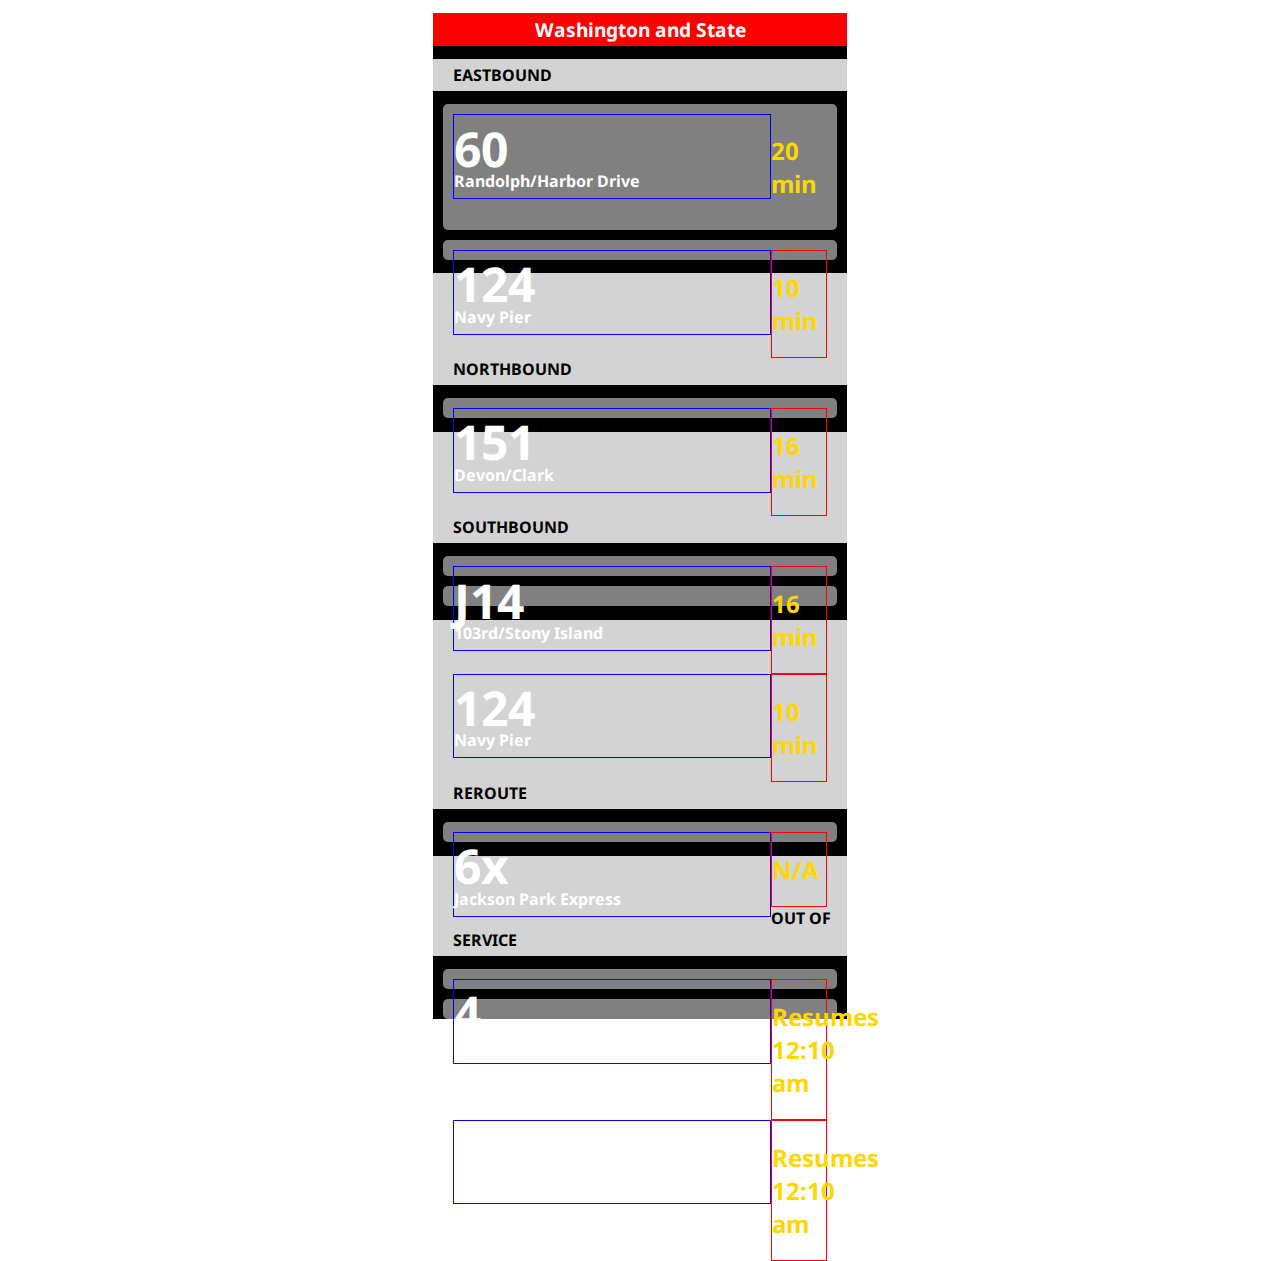
==== visual_challenge/index.html @ 0e27682f "added files" ====
<!DOCTYPE html>
<html>
  <head>
    <meta charset="utf-8">
    <title></title>
    <link rel="stylesheet" href="css/reset.css">
    <link rel="stylesheet" href="css/style.css">
	<link href="https://fonts.googleapis.com/css?family=Noto+Sans&display=swap" rel="stylesheet">
  </head>
  <body>
  <div class="container">
     <nav>
	 <h1 class="stop">
	 Washington and State
	</h1>
	</nav>
	<div class="direction">
	<h2 class="direction">eastbound</h2>
	</div>
	<div class="bus_container">
	<div class="col_1">
	<h1 class="bus number">60</h1>
	<h3 class="bus route">Randolph/Harbor Drive</h3>
	</div>
	<h2 class="bus min">20 min</h2></div>
	
	<div class="bus_container">
	<div class="col_1">
	<h1 class="bus number">124</h1>
	<h3 class="bus route">Navy Pier</h3>
	</div>
	<div class="col_2"><h2 class="bus min">10 min</h2></div>
	</div>
	
	
	<div class="direction">
	<h2 class="direction">northbound</h2>
	</div>
	<div class="bus_container">
	<div class="col_1">
	<h1 class="bus number">151</h1>
	<h3 class="bus route">Devon/Clark</h3>
	</div>
	<div class="col_2"><h2 class="bus min">16 min</h2></div>
	</div>
	
<div class="direction">
	<h2 class="direction">southbound</h2>
	</div>
<div class="bus_container">
	<div class="col_1">
	<h1 class="bus number">J14</h1>
	<h3 class="bus route">103rd/Stony Island</h3>
	</div>
	
	<div class="col_2"><h2 class="bus min">16 min</h2></div>
	</div>
	
	<div class="bus_container">
	<div class="col_1">
	<h1 class="bus number">124</h1>
	<h3 class="bus route">Navy Pier</h3>
	</div>
	<div class="col_2"><h2 class="bus min">10 min</h2></div>
	</div>
	
	<div class="direction">
	<h2 class="direction">reroute</h2>
	</div>
	
<div class="bus_container">
	<div class="col_1">
	<h1 class="bus number">6x</h1>
	<h3 class="bus route">Jackson Park Express</h3>
	</div>
	<div class="col_2"><h2 class="bus min">N/A</h2></div>
	</div>
	
	<div class="direction">
	<h2 class="direction">out of service</h2>
	</div>
	

	<div class="bus_container">
	<div class="col_1">
	<h1 class="bus number">4</h1>
	<h3 class="bus route">Cottage Grove</h3>
	</div>
	<div class="col_2"><h2 class="bus min">Resumes 12:10 am</h2></div>
	</div>
	
	<div class="bus_container">
	<div class="col_1">
	<h1 class="bus number">20 </h1>
	<h3 class="bus route">Madison</h3>
	</div>
	<div class="col_2"><h2 class="bus min">Resumes 12:10 am</h2></div>
	</div>
	
	
	
	</div>
</div>
  </body>
  </html>
---- visual_challenge/css/style.css ----
body {

  font-size: 16px;
}

html{
box-sizing: border-box;
}
*, *:before, *:after {
  box-sizing: inherit;  
}


.container
{
width:414px;
margin:0 auto;
background-color:black;
}

nav
{
width:100%;
background-color:red;

}

h1.stop
{
font-family: 'Noto Sans', sans-serif;
color:#ffffff;
font-size:1.2em;
text-align:center;
padding:3px;
}

.direction
{
width:100%;
background-color:lightgray;
}

h2.direction
{
font-family: 'Noto Sans', sans-serif;
color:#00000;
font-size:1em;
padding:5px 5px 5px 20px;
text-transform:uppercase;
text-align:left;
}

.bus_container
{
width:95%;
background-color:#808080;
border-radius:5px;
padding:10px;
margin:0 auto;
margin-top:10px;

}

.col_1
{
width:85%;
float:left;
border:1px solid blue;

}
.col_2
{
width:15%;
float:left;
border:1px solid red;
}


.bus
{
font-family: 'Noto Sans', sans-serif;}

.number
{
font-size:3em;
color:#ffffff;
text-align:left;
display:block;
vertical-align:top;
line-height:1px;
}



.min
{
font-size:1.5em;
text-align:left;
color:#ffd700;
vertical-align:middle;
}

.route
{

font-size:1em;
color:#ffffff;
text-align:left;
line-height:1px;



}
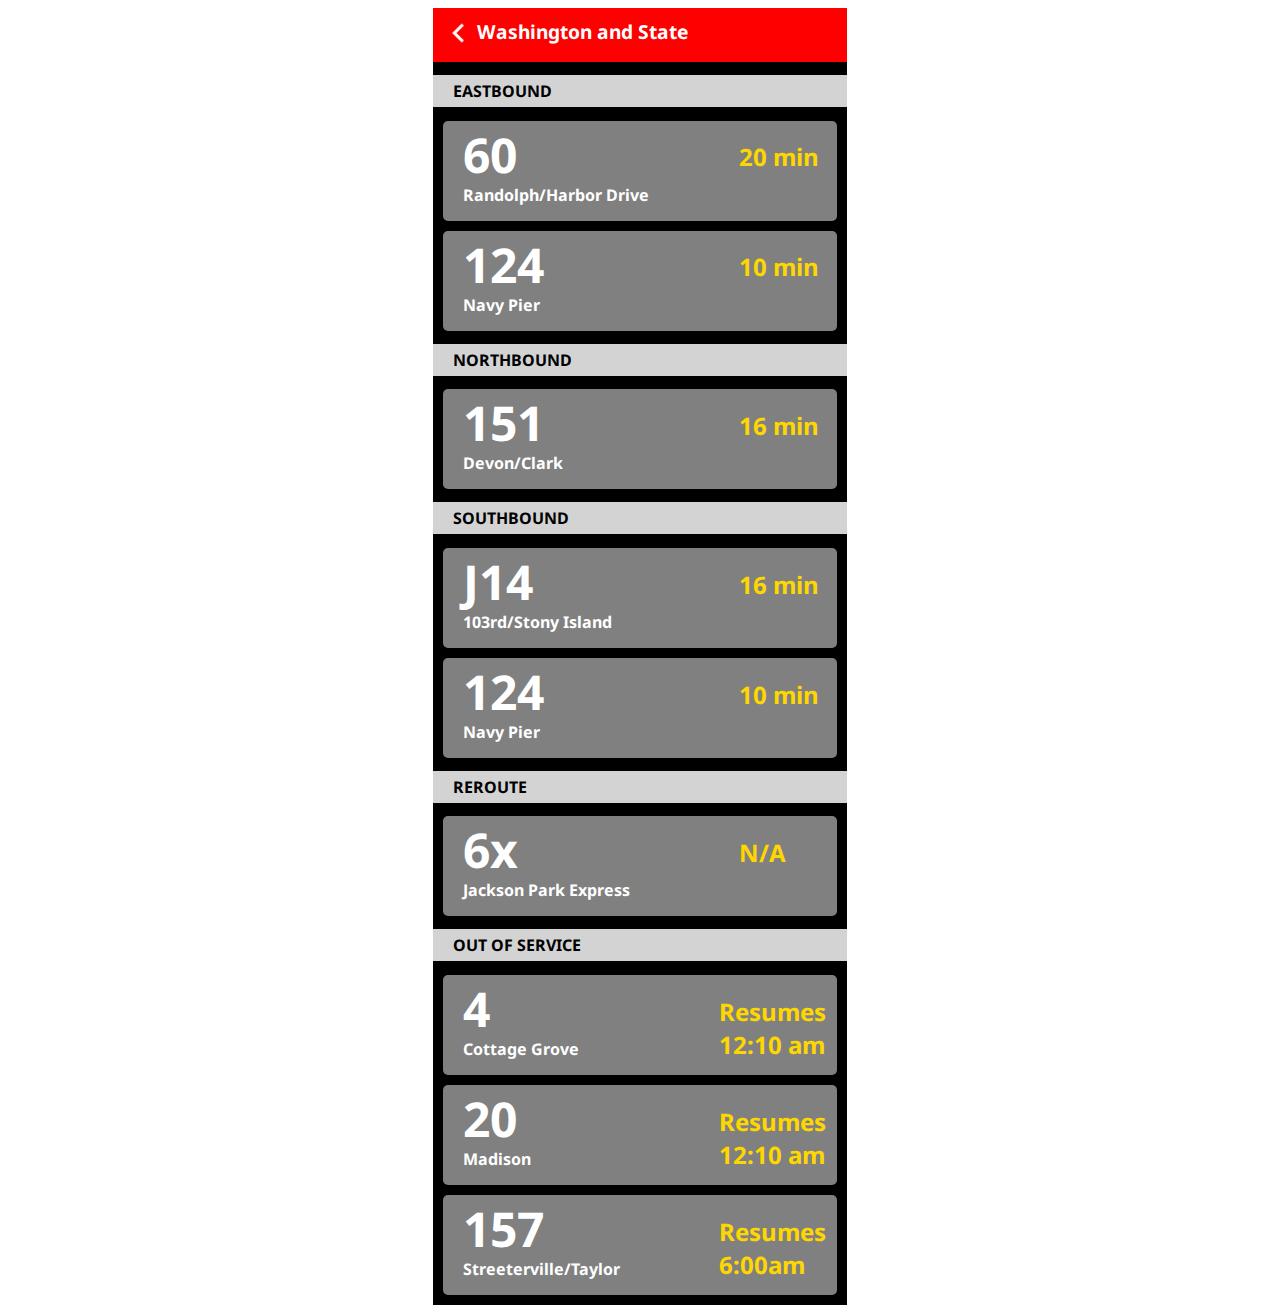
==== commit 706bab2b: "added files" ====
--- a/visual_challenge/index.html
+++ b/visual_challenge/index.html
@@ -3,13 +3,13 @@
   <head>
     <meta charset="utf-8">
     <title></title>
-    <link rel="stylesheet" href="css/reset.css">
+    
     <link rel="stylesheet" href="css/style.css">
 	<link href="https://fonts.googleapis.com/css?family=Noto+Sans&display=swap" rel="stylesheet">
   </head>
   <body>
   <div class="container">
-     <nav>
+     <nav> <img src="images/back.png">
 	 <h1 class="stop">
 	 Washington and State
 	</h1>
@@ -17,12 +17,13 @@
 	<div class="direction">
 	<h2 class="direction">eastbound</h2>
 	</div>
+
 	<div class="bus_container">
 	<div class="col_1">
 	<h1 class="bus number">60</h1>
 	<h3 class="bus route">Randolph/Harbor Drive</h3>
 	</div>
-	<h2 class="bus min">20 min</h2></div>
+	<div class="col_2"><h2 class="bus min">20 min</h2></div></div>
 	
 	<div class="bus_container">
 	<div class="col_1">
@@ -86,7 +87,7 @@
 	<h1 class="bus number">4</h1>
 	<h3 class="bus route">Cottage Grove</h3>
 	</div>
-	<div class="col_2"><h2 class="bus min">Resumes 12:10 am</h2></div>
+	<div class="col_2"><h2 class="bus min padding_left">Resumes 12:10 am</h2></div>
 	</div>
 	
 	<div class="bus_container">
@@ -94,7 +95,16 @@
 	<h1 class="bus number">20 </h1>
 	<h3 class="bus route">Madison</h3>
 	</div>
-	<div class="col_2"><h2 class="bus min">Resumes 12:10 am</h2></div>
+	<div class="col_2"><h2 class="bus min padding_left">Resumes 12:10 am</h2></div>
+	</div>
+	
+	<div class="bus_container">
+	<div class="col_1">
+	<h1 class="bus number">157</h1>
+	<h3 class="bus route">Streeterville/Taylor</h3>
+
+	</div>
+	<div class="col_2"><h2 class="bus min padding_left">Resumes 6:00am</h2></div>
 	</div>
 	
 	
--- a/visual_challenge/css/style.css
+++ b/visual_challenge/css/style.css
@@ -16,12 +16,14 @@
 width:414px;
 margin:0 auto;
 background-color:black;
+padding-bottom:10px;
 }
 
 nav
 {
 width:100%;
 background-color:red;
+padding:10px;
 
 }
 
@@ -31,7 +33,8 @@
 color:#ffffff;
 font-size:1.2em;
 text-align:center;
-padding:3px;
+display:inline;
+vertical-align:top;
 }
 
 .direction
@@ -53,9 +56,9 @@
 .bus_container
 {
 width:95%;
+height:100px;
 background-color:#808080;
 border-radius:5px;
-padding:10px;
 margin:0 auto;
 margin-top:10px;
 
@@ -63,16 +66,18 @@
 
 .col_1
 {
-width:85%;
+width:70%;
 float:left;
-border:1px solid blue;
+padding: 10px 10px 0px 20px;
+
 
 }
 .col_2
 {
-width:15%;
+width:30%;
 float:left;
-border:1px solid red;
+
+
 }
 
 
@@ -85,19 +90,10 @@
 font-size:3em;
 color:#ffffff;
 text-align:left;
-display:block;
-vertical-align:top;
-line-height:1px;
-}
+display:inline;
+vertical-align:middle;
+line-height:1;
 
-
-
-.min
-{
-font-size:1.5em;
-text-align:left;
-color:#ffd700;
-vertical-align:middle;
 }
 
 .route
@@ -106,8 +102,33 @@
 font-size:1em;
 color:#ffffff;
 text-align:left;
-line-height:1px;
-
+line-height:0;
 
 
 }
+
+
+.min
+{
+font-size:1.5em;
+text-align:left;
+color:#ffd700;
+display:inline-block;
+vertical-align:middle;
+padding-left:20px;
+}
+
+.padding_left
+{
+padding-left:0px;
+}
+
+img 
+{
+
+display:inline;
+width:30px;
+height:30px;
+}
+
+
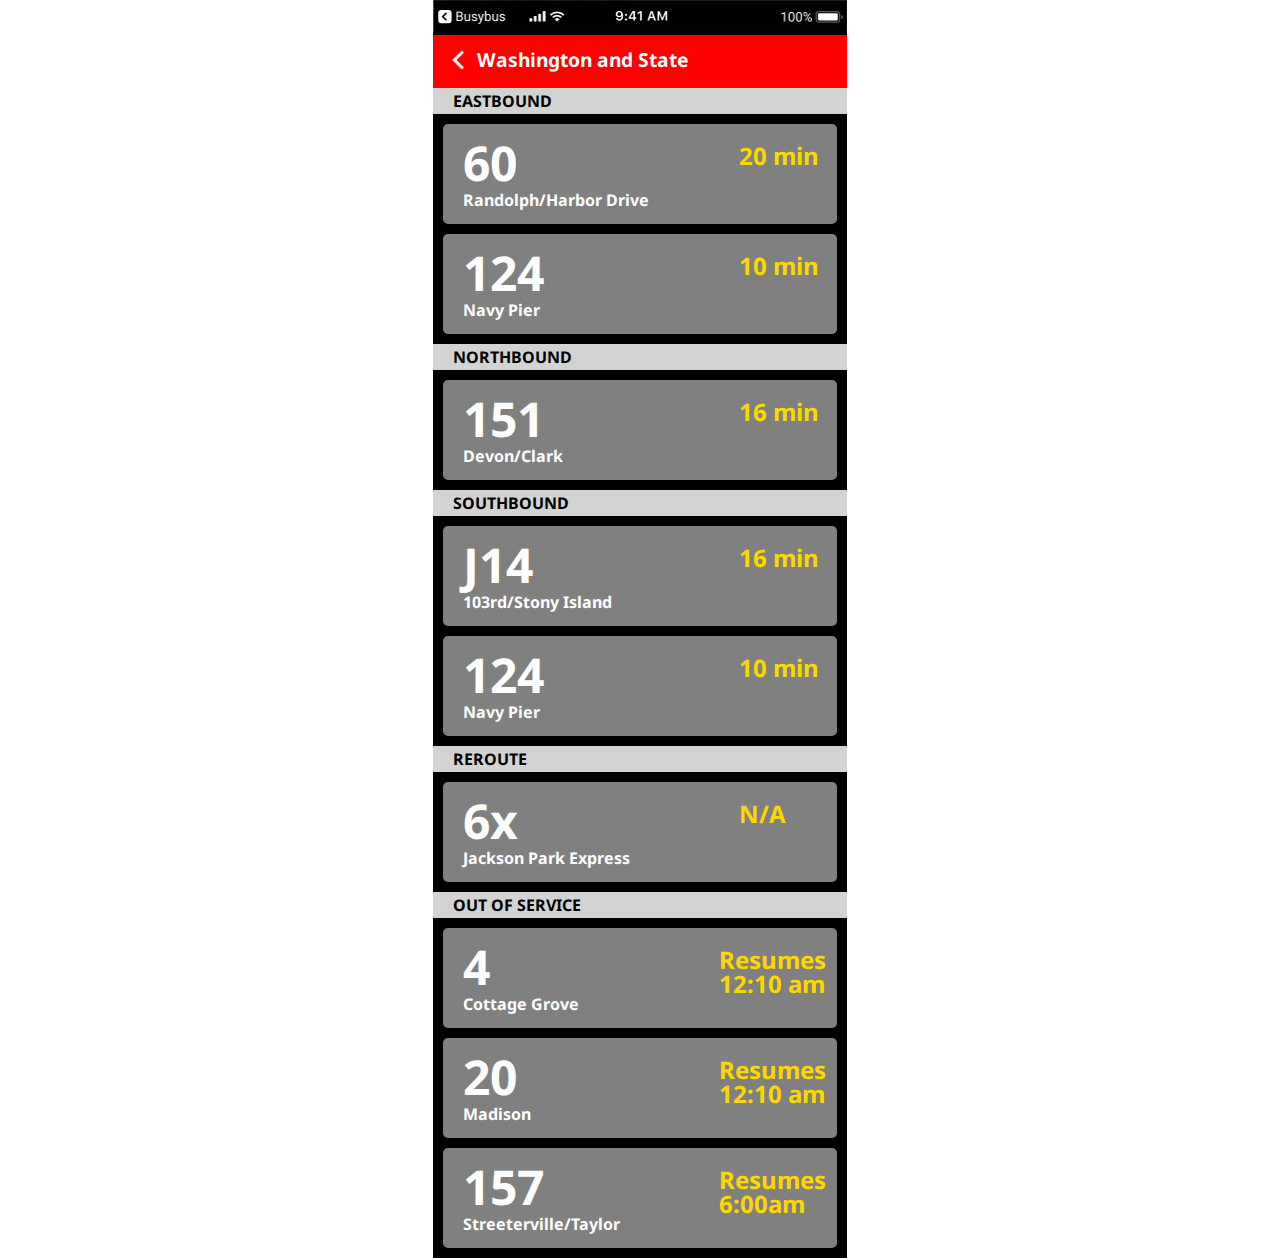
==== commit f77e0eae: "revision two" ====
--- a/visual_challenge/index.html
+++ b/visual_challenge/index.html
@@ -3,13 +3,14 @@
   <head>
     <meta charset="utf-8">
     <title></title>
-    
+    <link rel="stylesheet" href="css/reset.css">
     <link rel="stylesheet" href="css/style.css">
 	<link href="https://fonts.googleapis.com/css?family=Noto+Sans&display=swap" rel="stylesheet">
   </head>
   <body>
   <div class="container">
-     <nav> <img src="images/back.png">
+  <img src="images/status_bar.png">
+     <nav> <img src="images/back.png" class="back">
 	 <h1 class="stop">
 	 Washington and State
 	</h1>
@@ -18,94 +19,95 @@
 	<h2 class="direction">eastbound</h2>
 	</div>
 
-	<div class="bus_container">
-	<div class="col_1">
+	<ul class="bus_container">
+	<li class="col_1">
 	<h1 class="bus number">60</h1>
 	<h3 class="bus route">Randolph/Harbor Drive</h3>
-	</div>
-	<div class="col_2"><h2 class="bus min">20 min</h2></div></div>
+	</li>
+	<li class="col_2"><h2 class="bus min">20 min</h2></li></ul>
 	
-	<div class="bus_container">
-	<div class="col_1">
+	<ul class="bus_container margin_bottom">
+	<li class="col_1">
 	<h1 class="bus number">124</h1>
 	<h3 class="bus route">Navy Pier</h3>
-	</div>
-	<div class="col_2"><h2 class="bus min">10 min</h2></div>
-	</div>
+	</li>
+	<li class="col_2"><h2 class="bus min">10 min</h2></li>
+	</ul>
 	
 	
 	<div class="direction">
 	<h2 class="direction">northbound</h2>
 	</div>
-	<div class="bus_container">
-	<div class="col_1">
+	<ul class="bus_container margin_bottom">
+	<li class="col_1">
 	<h1 class="bus number">151</h1>
 	<h3 class="bus route">Devon/Clark</h3>
-	</div>
-	<div class="col_2"><h2 class="bus min">16 min</h2></div>
-	</div>
+	</li>
+	<li class="col_2"><h2 class="bus min">16 min</h2></li>
+	</ul>
 	
 <div class="direction">
 	<h2 class="direction">southbound</h2>
 	</div>
-<div class="bus_container">
-	<div class="col_1">
+	
+<ul class="bus_container">
+	<li class="col_1">
 	<h1 class="bus number">J14</h1>
 	<h3 class="bus route">103rd/Stony Island</h3>
-	</div>
+	</li>
 	
-	<div class="col_2"><h2 class="bus min">16 min</h2></div>
-	</div>
+	<li class="col_2"><h2 class="bus min">16 min</h2></li></ul>
+
 	
-	<div class="bus_container">
-	<div class="col_1">
+	<ul class="bus_container margin_bottom">
+	<li class="col_1">
 	<h1 class="bus number">124</h1>
 	<h3 class="bus route">Navy Pier</h3>
-	</div>
-	<div class="col_2"><h2 class="bus min">10 min</h2></div>
-	</div>
+	</li>
+	<li class="col_2"><h2 class="bus min">10 min</h2></li>
+	</ul>
 	
 	<div class="direction">
 	<h2 class="direction">reroute</h2>
 	</div>
 	
-<div class="bus_container">
-	<div class="col_1">
+<ul class="bus_container margin_bottom">
+	<li class="col_1">
 	<h1 class="bus number">6x</h1>
 	<h3 class="bus route">Jackson Park Express</h3>
-	</div>
-	<div class="col_2"><h2 class="bus min">N/A</h2></div>
-	</div>
+	</li>
+	<li class="col_2"><h2 class="bus min">N/A</h2></li>
+	</ul>
 	
 	<div class="direction">
 	<h2 class="direction">out of service</h2>
 	</div>
 	
 
-	<div class="bus_container">
-	<div class="col_1">
+	<ul class="bus_container">
+	<li class="col_1">
 	<h1 class="bus number">4</h1>
 	<h3 class="bus route">Cottage Grove</h3>
-	</div>
-	<div class="col_2"><h2 class="bus min padding_left">Resumes 12:10 am</h2></div>
-	</div>
+	</li>
+	<li class="col_2"><h2 class="bus min padding_left">Resumes 12:10 am</h2></li>
+	</ul>
 	
-	<div class="bus_container">
-	<div class="col_1">
+	<ul class="bus_container">
+	<li class="col_1">
 	<h1 class="bus number">20 </h1>
 	<h3 class="bus route">Madison</h3>
-	</div>
-	<div class="col_2"><h2 class="bus min padding_left">Resumes 12:10 am</h2></div>
-	</div>
+	</li>
+	<li class="col_2"><h2 class="bus min padding_left">Resumes 12:10 am</h2></li>
+	</ul>
 	
-	<div class="bus_container">
-	<div class="col_1">
+	<ul class="bus_container">
+	<li class="col_1">
 	<h1 class="bus number">157</h1>
 	<h3 class="bus route">Streeterville/Taylor</h3>
 
-	</div>
-	<div class="col_2"><h2 class="bus min padding_left">Resumes 6:00am</h2></div>
-	</div>
+	</li>
+	<li class="col_2"><h2 class="bus min padding_left">Resumes 6:00am</h2></li>
+	</ul>
 	
 	
 	
--- a/visual_challenge/css/style.css
+++ b/visual_challenge/css/style.css
@@ -30,17 +30,21 @@
 h1.stop
 {
 font-family: 'Noto Sans', sans-serif;
+font-weight:bold;
 color:#ffffff;
 font-size:1.2em;
 text-align:center;
-display:inline;
 vertical-align:top;
+display:inline-block;
+padding-left:0px;
+padding-top:5px;
 }
 
 .direction
 {
 width:100%;
 background-color:lightgray;
+font-weight:bold;
 }
 
 h2.direction
@@ -83,16 +87,15 @@
 
 .bus
 {
-font-family: 'Noto Sans', sans-serif;}
+font-family: 'Noto Sans', sans-serif;
+font-weight:bold;}
 
 .number
 {
 font-size:3em;
 color:#ffffff;
 text-align:left;
-display:inline;
-vertical-align:middle;
-line-height:1;
+line-height:1.2;
 
 }
 
@@ -102,7 +105,7 @@
 font-size:1em;
 color:#ffffff;
 text-align:left;
-line-height:0;
+line-height:1;
 
 
 }
@@ -113,20 +116,25 @@
 font-size:1.5em;
 text-align:left;
 color:#ffd700;
-display:inline-block;
-vertical-align:middle;
+display:block;
 padding-left:20px;
-}
+padding-top:20px;}
+
 
 .padding_left
 {
 padding-left:0px;
 }
 
-img 
+.margin_bottom
+{
+margin-bottom:10px;}
+
+
+.back
 {
 
-display:inline;
+display:inline-block;
 width:30px;
 height:30px;
 }
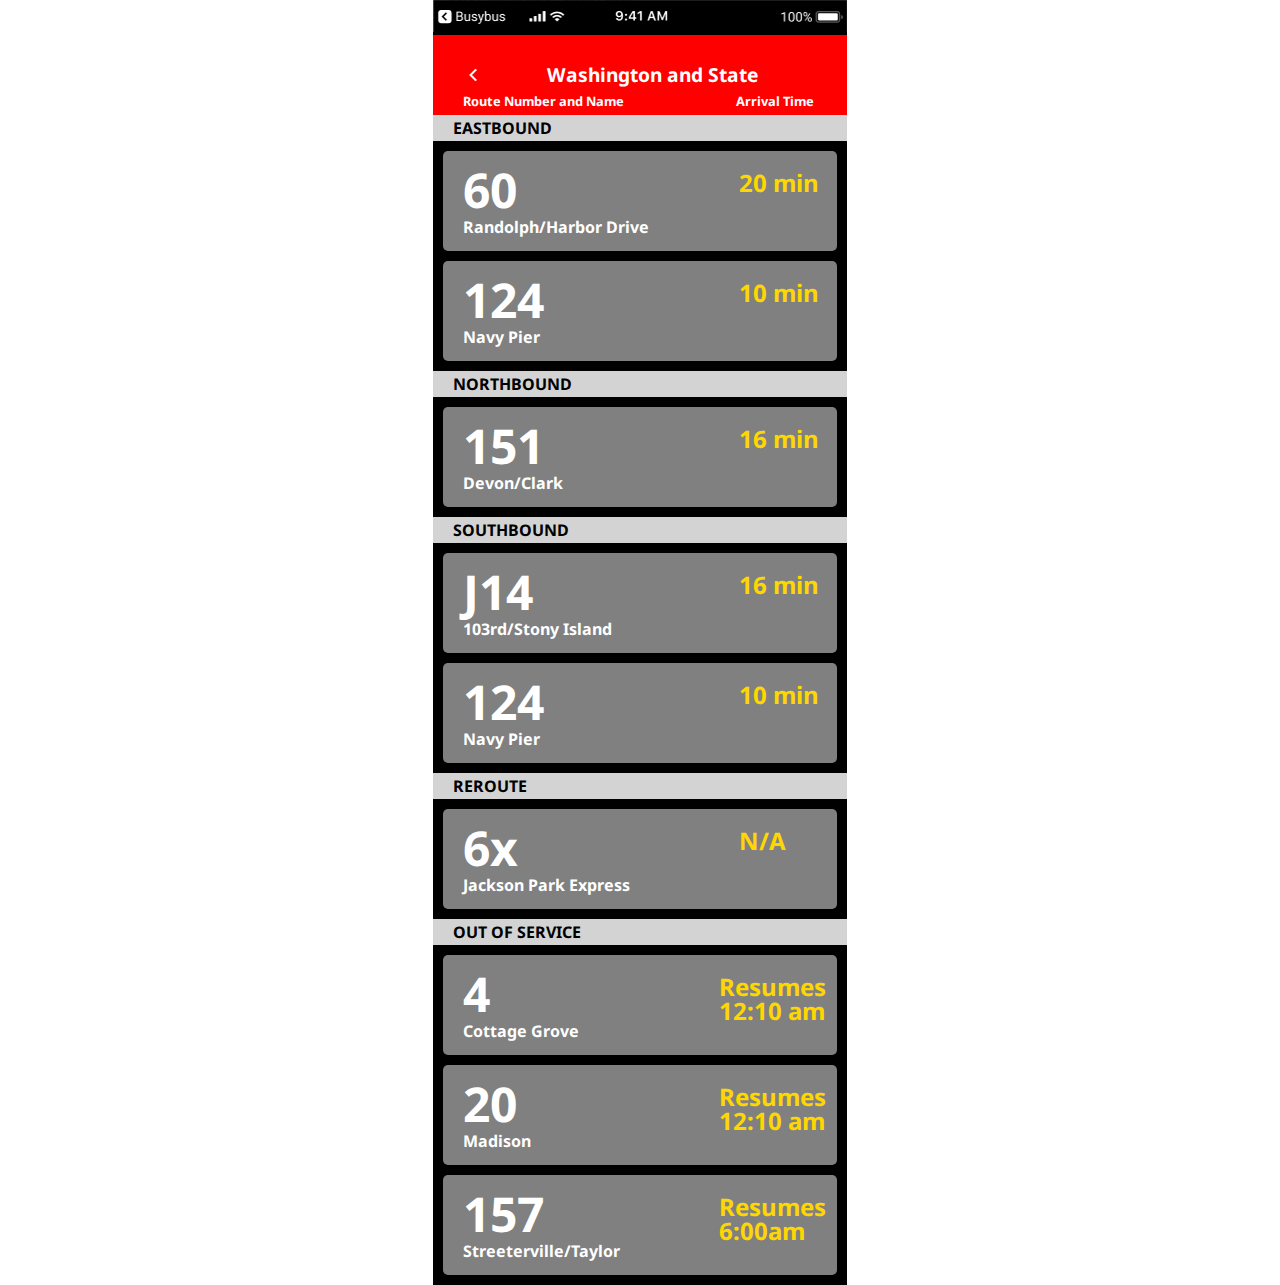
==== commit 1cf1e081: "New Changes" ====
--- a/visual_challenge/index.html
+++ b/visual_challenge/index.html
@@ -14,6 +14,16 @@
 	 <h1 class="stop">
 	 Washington and State
 	</h1>
+	<div class="col2_1">
+	<h2 class="stop">
+	Route Number and Name
+</h2>
+</div>
+<div class="col2_2">
+<h2 class="stop">
+Arrival Time
+</h2>
+</div>
 	</nav>
 	<div class="direction">
 	<h2 class="direction">eastbound</h2>
--- a/visual_challenge/css/style.css
+++ b/visual_challenge/css/style.css
@@ -23,7 +23,7 @@
 {
 width:100%;
 background-color:red;
-padding:10px;
+padding:30px;
 
 }
 
@@ -34,11 +34,27 @@
 color:#ffffff;
 font-size:1.2em;
 text-align:center;
-vertical-align:top;
-display:inline-block;
-padding-left:0px;
-padding-top:5px;
+display:inline;
+padding-left:60px;
+
+
 }
+
+h2.stop
+{
+font-family: 'Noto Sans', sans-serif;
+font-weight:bold;
+color:#ffffff;
+font-size:0.8em;
+text-align:left;
+vertical-align:bottom;
+padding-top:10px;
+
+
+
+}
+
+
 
 .direction
 {
@@ -76,13 +92,28 @@
 
 
 }
+
+
+
 .col_2
 {
 width:30%;
 float:left;
+}
 
+.col2_1
+{width:70%;
+float:left;
 
 }
+
+.col2_2
+{
+width:30%;
+float:left;
+padding-left:25px;
+}
+	
 
 
 .bus
@@ -134,9 +165,10 @@
 .back
 {
 
-display:inline-block;
-width:30px;
-height:30px;
+display:inline;
+width:20px;
+height:20px;
+vertical-align:text-bottom;
 }
 
 
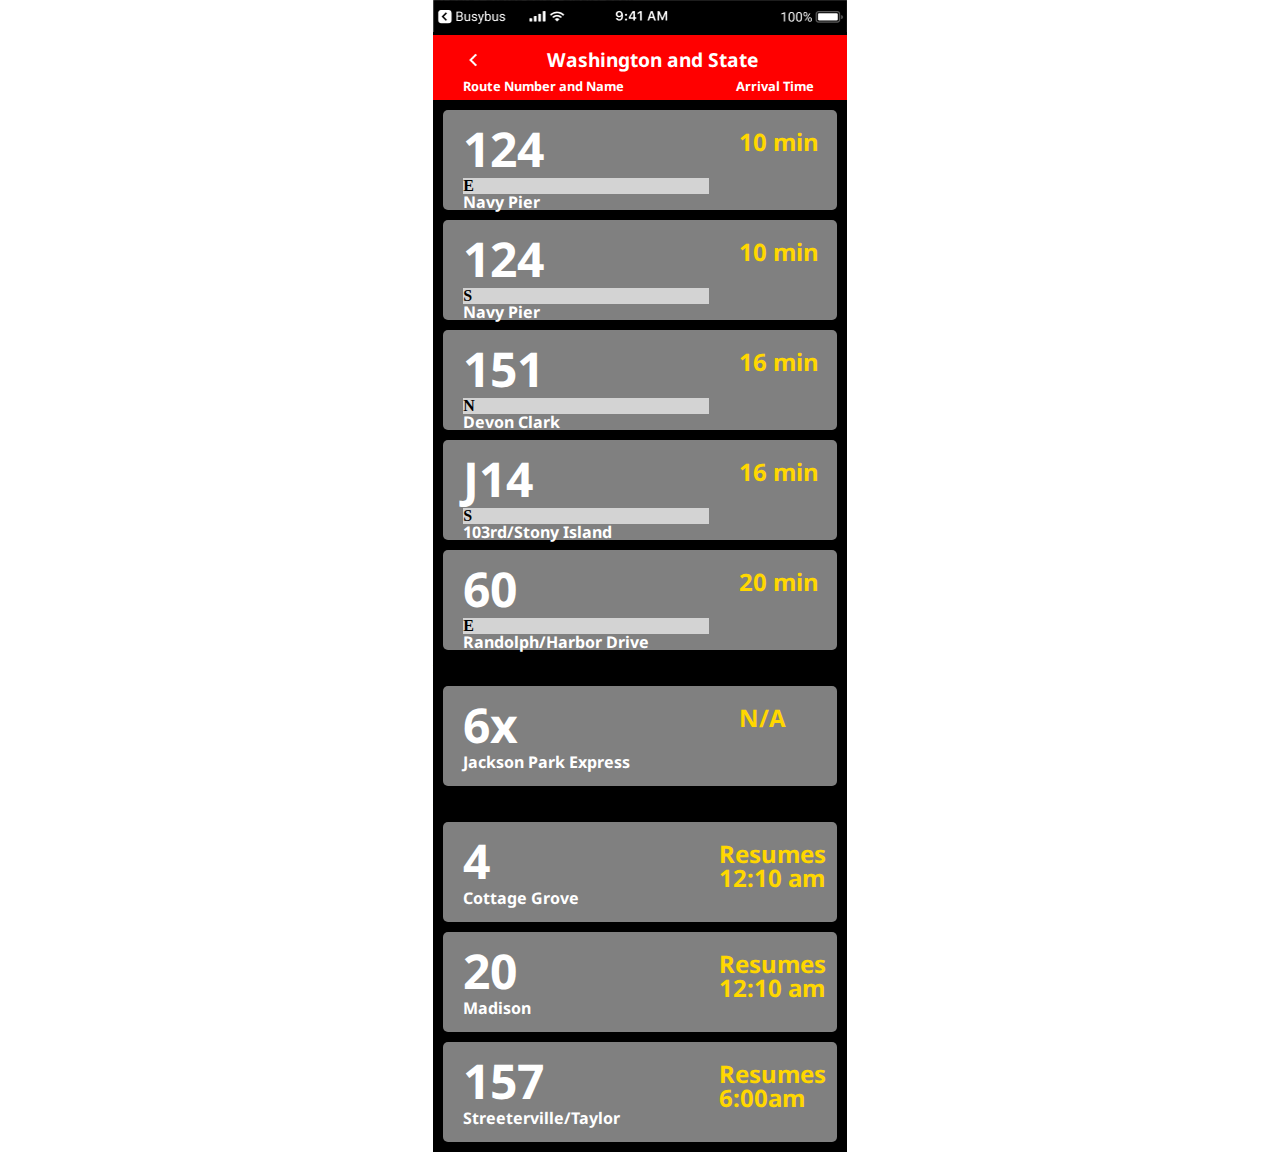
==== commit a64d7d8e: "changed index.html" ====
--- a/visual_challenge/index.html
+++ b/visual_challenge/index.html
@@ -25,60 +25,59 @@
 </h2>
 </div>
 	</nav>
-	<div class="direction">
-	<h2 class="direction">eastbound</h2>
-	</div>
-
-	<ul class="bus_container">
-	<li class="col_1">
-	<h1 class="bus number">60</h1>
-	<h3 class="bus route">Randolph/Harbor Drive</h3>
-	</li>
-	<li class="col_2"><h2 class="bus min">20 min</h2></li></ul>
 	
-	<ul class="bus_container margin_bottom">
+		<ul class="bus_container margin_bottom">
 	<li class="col_1">
 	<h1 class="bus number">124</h1>
+		<div class="direction"><span class="padding">E</span></div>
 	<h3 class="bus route">Navy Pier</h3>
 	</li>
 	<li class="col_2"><h2 class="bus min">10 min</h2></li>
 	</ul>
 	
-	
-	<div class="direction">
-	<h2 class="direction">northbound</h2>
-	</div>
-	<ul class="bus_container margin_bottom">
-	<li class="col_1">
-	<h1 class="bus number">151</h1>
-	<h3 class="bus route">Devon/Clark</h3>
-	</li>
-	<li class="col_2"><h2 class="bus min">16 min</h2></li>
-	</ul>
-	
-<div class="direction">
-	<h2 class="direction">southbound</h2>
-	</div>
-	
-<ul class="bus_container">
-	<li class="col_1">
-	<h1 class="bus number">J14</h1>
-	<h3 class="bus route">103rd/Stony Island</h3>
-	</li>
-	
-	<li class="col_2"><h2 class="bus min">16 min</h2></li></ul>
-
-	
-	<ul class="bus_container margin_bottom">
+		<ul class="bus_container margin_bottom">
 	<li class="col_1">
 	<h1 class="bus number">124</h1>
+		<div class="direction"><span class="padding">S</span></div>
 	<h3 class="bus route">Navy Pier</h3>
 	</li>
 	<li class="col_2"><h2 class="bus min">10 min</h2></li>
 	</ul>
 	
-	<div class="direction">
-	<h2 class="direction">reroute</h2>
+		<ul class="bus_container margin_bottom">
+	<li class="col_1">
+	<h1 class="bus number">151</h1>
+	<div class="direction">N</div>
+	<h3 class="bus route">Devon Clark</h3>
+	</li>
+	<li class="col_2"><h2 class="bus min">16 min</h2></li>
+	</ul>
+	
+	
+
+	<ul class="bus_container margin_bottom">
+	<li class="col_1">
+	<h1 class="bus number">J14</h1><div class="direction"><span class="padding">S</span>
+	</div>
+	<h3 class="bus route">103rd/Stony Island</h3>
+	</li>
+	<li class="col_2"><h2 class="bus min">16 min</h2></li>
+	</ul>
+
+	<ul class="bus_container margin_bottom">
+	<li class="col_1">
+	<h1 class="bus number">60</h1>
+	<div class="direction"><span class="padding">E</span></div>
+	<h3 class="bus route">Randolph/Harbor Drive</h3>
+	</li>
+	<li class="col_2"><h2 class="bus min">20 min</h2></li></ul>
+	
+
+
+
+	
+	<div class="misc">
+	reroute
 	</div>
 	
 <ul class="bus_container margin_bottom">
@@ -89,8 +88,8 @@
 	<li class="col_2"><h2 class="bus min">N/A</h2></li>
 	</ul>
 	
-	<div class="direction">
-	<h2 class="direction">out of service</h2>
+	<div class="misc">
+	out of service
 	</div>
 	
 
--- a/visual_challenge/css/style.css
+++ b/visual_challenge/css/style.css
@@ -23,7 +23,7 @@
 {
 width:100%;
 background-color:red;
-padding:30px;
+padding:15px 30px 30px 30px;
 
 }
 
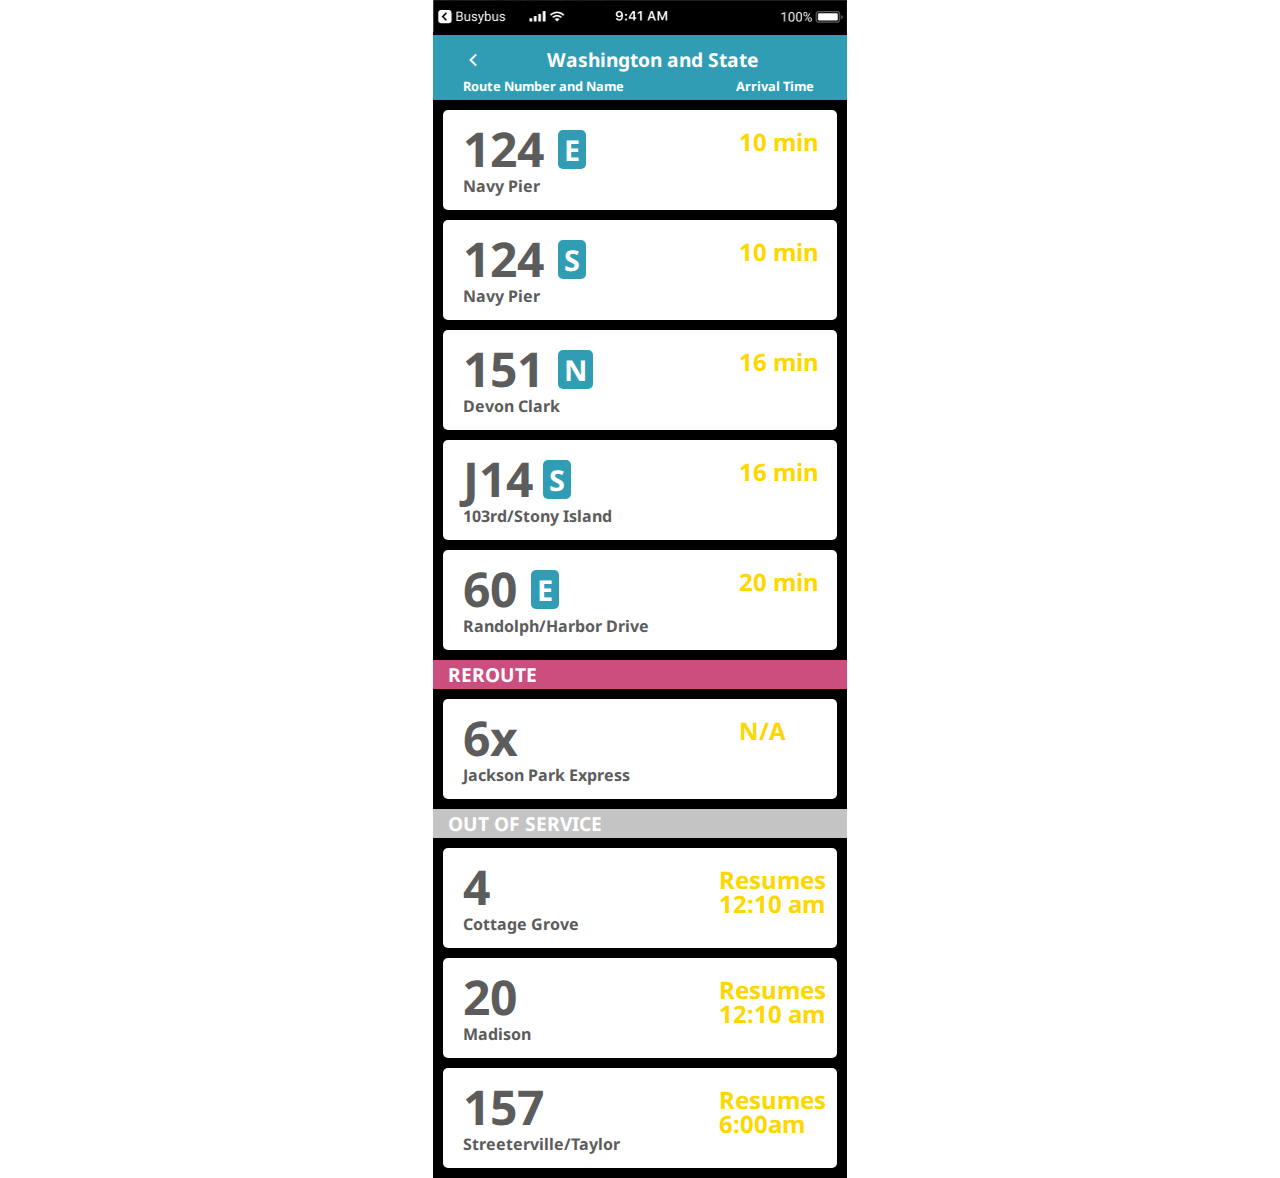
==== commit b4f08a48: "final prototype" ====
--- a/visual_challenge/index.html
+++ b/visual_challenge/index.html
@@ -29,7 +29,7 @@
 		<ul class="bus_container margin_bottom">
 	<li class="col_1">
 	<h1 class="bus number">124</h1>
-		<div class="direction"><span class="padding">E</span></div>
+		<div class="direction">E</div>
 	<h3 class="bus route">Navy Pier</h3>
 	</li>
 	<li class="col_2"><h2 class="bus min">10 min</h2></li>
@@ -76,7 +76,7 @@
 
 
 	
-	<div class="misc">
+	<div class="reroute">
 	reroute
 	</div>
 	
@@ -88,7 +88,7 @@
 	<li class="col_2"><h2 class="bus min">N/A</h2></li>
 	</ul>
 	
-	<div class="misc">
+	<div class="oos">
 	out of service
 	</div>
 	
--- a/visual_challenge/css/style.css
+++ b/visual_challenge/css/style.css
@@ -22,7 +22,7 @@
 nav
 {
 width:100%;
-background-color:red;
+background-color:#319DB5;
 padding:15px 30px 30px 30px;
 
 }
@@ -56,12 +56,22 @@
 
 
 
+
 .direction
 {
-width:100%;
-background-color:lightgray;
-font-weight:bold;
-}
+font-family: 'Noto Sans', sans-serif;
+font-weight:bold;
+background-color:#319DB5;
+font-size:1.8em;
+color:#ffffff;
+border-radius:5px;
+display:inline;
+margin-left:10px;
+padding:0 6px 0 6px;
+vertical-align:super;
+}
+
+
 
 h2.direction
 {
@@ -77,7 +87,7 @@
 {
 width:95%;
 height:100px;
-background-color:#808080;
+background-color:#ffffff;
 border-radius:5px;
 margin:0 auto;
 margin-top:10px;
@@ -89,11 +99,7 @@
 width:70%;
 float:left;
 padding: 10px 10px 0px 20px;
-
-
-}
-
-
+}
 
 .col_2
 {
@@ -124,9 +130,10 @@
 .number
 {
 font-size:3em;
-color:#ffffff;
+color:#5C5C5C;
 text-align:left;
 line-height:1.2;
+display:inline;
 
 }
 
@@ -134,7 +141,7 @@
 {
 
 font-size:1em;
-color:#ffffff;
+color:#5C5C5C;
 text-align:left;
 line-height:1;
 
@@ -171,4 +178,25 @@
 vertical-align:text-bottom;
 }
 
-
+.reroute
+{font-family: 'Noto Sans', sans-serif;
+font-weight:bold;
+background-color:#CC4E7E;
+font-size:1.2em;
+color:#ffffff;
+padding:5px 5px 5px 15px;
+text-transform:uppercase;
+
+}
+
+.oos
+{font-family: 'Noto Sans', sans-serif;
+font-weight:bold;
+background-color:#C4C4C4;
+font-size:1.2em;
+color:#ffffff;
+padding:5px 5px 5px 15px;
+text-transform:uppercase;
+
+}
+
